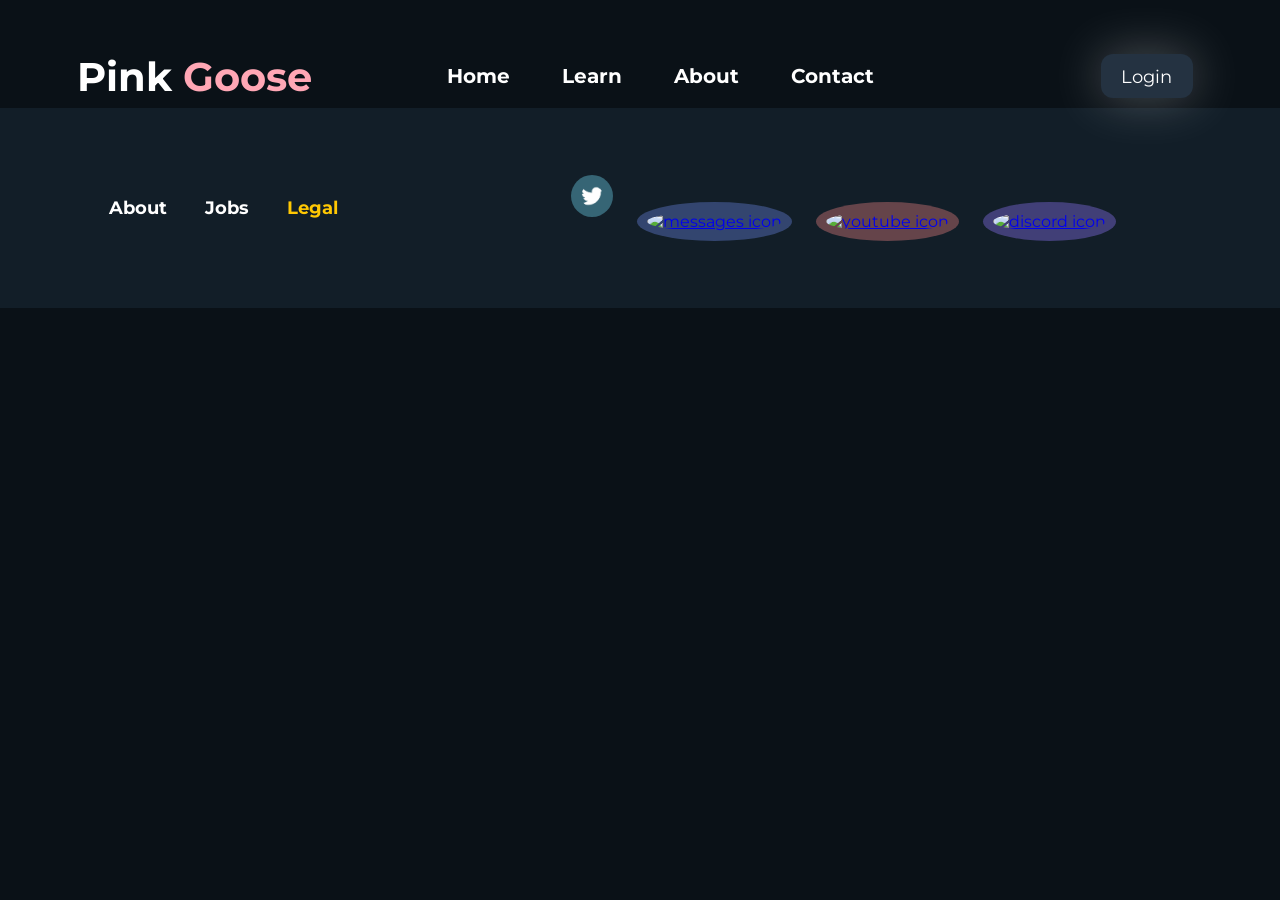
==== about.html @ 1445f78a "Add files via upload" ====
<!DOCTYPE html>
<html lang="en">
<head>
    <meta charset="UTF-8">
    <meta name="viewport" content="width=device-width, initial-scale=1.0">
    <title>PinkGoose</title>
    <link rel="stylesheet" href="style.css">
    <link rel="preconnect" href="https://fonts.googleapis.com">
    <link rel="preconnect" href="https://fonts.gstatic.com" crossorigin>
    <link href="https://fonts.googleapis.com/css2?family=Lato:ital,wght@0,100;0,300;0,400;0,700;0,900;1,100;1,300;1,400;1,700;1,900&family=Montserrat:ital,wght@0,100..900;1,100..900&display=swap" rel="stylesheet">
</head>
<body>
    <container class=" page-margins">
        <header>
            <nav class="nav-links">
                <a href="" class="logo">Pink <span class="goose-pink">Goose</span></a>
                <div class="nav-buttons-group">
                    <a class="home-button nav-buttons" href="index.html">Home</a>
                    <a class="learn-button nav-buttons" href="learn.html">Learn</a>
                    <a class="about-button nav-buttons" href="about.html">About</a>
                    <a class="contact-button nav-buttons" href="contact.html">Contact</a>   
                </div>
                <a class="login-button" href="">Login</a>
            </nav>
        </header>
        <main>
        </main>
        <footer>
            <div class="footer-box">
                <nav class="nav-buttons-ft">
                    <a class="about-button-ft footer-button" href="">About</a>
                    <a class="jobs-button-ft footer-button" href="">Jobs</a>
                    <a class="legal-button-ft footer-button" href="">Legal</a>
                </nav>
                <div class="socials">
                    <a class="x-img all-social-icons" href="https://x.com/"> <img src="assets/twitter-outline.png" alt="twitter icon"></a> 
                    <a class="msg-img all-social-icons" href="https://web.whatsapp.com/"> <img src="assets/message-outline.png" alt="messages icon"></a>
                    <a class="yt-img all-social-icons" href="https://www.youtube.com/"> <img src="assets/youtube-outline.png" alt="youtube icon"></a>
                    <a class="dc-img all-social-icons" href="https://discord.com/channels/@me"> <img src="assets/discord-outline.png" alt="discord icon"></a>
                </div>
            </div>
        </footer>
    </container>
</body>
</html>
---- style.css ----
* {
    padding: 0;
    box-sizing: border-box;
}

body {
    margin: 0;
    overflow-x: hidden;
    background-color: #0A1117;
    font-family: "Montserrat", Arial;
}

header {
    padding-top: 24px;
}

.page-margins {
    display: block;
    padding: 20px;
}

.logo {
    color: white;
    font-size: 40px;
    text-decoration: none;
    font-weight: bold;
}

.logo:hover {
    cursor: pointer;
}

.nav-links {
    display: flex;
    align-items: center;
    background-color: #0A1117;
    justify-content: space-around;
    flex-wrap: wrap;
}

.nav-buttons-group {
    display: flex;
    justify-content: center;
    gap: 12px;
    flex-wrap: wrap;
}

.nav-buttons {
    border: none;
    background-color: transparent;
    color: white;
    padding: 20px;
    font-weight: bold;
    border-radius: 10px;
    transition: transform 0.25s ease, background-color 0.25s ease;
    font-size: 20px;
    text-decoration: none;
    display: inline-block;
}

.nav-buttons:hover {
    background-color: #3f4a55;
    transform: scale(1.1);
}

.login-button {
    border: none;
    background-color: #243241;
    color: white;
    padding: 12px;
    border-radius: 12px;
    width: 92px;
    height: 44px;
    filter: drop-shadow(0px 0px 25px #ffffff48);
    transition: transform 0.25s ease, background-color 0.25s ease, drop-shadow 0.25s ease;
    font-size: 18px;
    text-decoration: none;
    display: grid;
    place-items: center;
    margin: 10px;
    margin-left: 92px;
}

.login-button:hover {
    background-color: #3f4a55;
    cursor: pointer;
    transform: scale(1.2);
    filter: drop-shadow(0px 0px 20px #ffffff86);
}

.main-title-tekst {
    display: flex;
    text-align: center;
    justify-content: center;
    font-family: "Lato", Arial;
    max-width: 600px;
    font-size: 74px;
    margin: 0 auto;
    margin-top: 100px;
    color: white;
}

.goose-pink {
    color:#ffa7b5
}

.hero-bio {
    display: flex;
    text-align: center;
    align-items: center;
    justify-content: center;
    color: white;
    font-size: 26px;
    max-width: 700px;
    margin: 0 auto;
    margin-top: 30px;
}

.get-started-button {
    display: flex;
    align-items: center;
    justify-content: center;
    margin: 80px auto;
    background-color: #CEAAFF;
    padding: 20px;
    border: none;
    border-radius: 16px;
    font-size: 20px;
    width: 200px;
    font-weight: bold;
    filter: drop-shadow(0px 1px 15px #ffd50062);
    transition: transform 0.25s ease, drop-shadow 0.25s ease, background-color 0.25s ease;
    text-decoration: none;
    color: #10151A;
}

.get-started-button:hover {
    cursor: pointer;
    background-color: #dec7ff;
    transform: scale(1.1);
    filter: drop-shadow(0px 1px 15px #ffd50091);
}

.arrows-img {
    display: flex;
    align-items: center;
    justify-content: center;
    margin: 80px auto;
    width: 75px;
    color: #F78787
}

.h2-section1-text {
    color: white;
    font-family: "Lato", Arial;
    display: flex;
    text-align: center;
    justify-content: center;
    font-weight: bold;
    margin-top: 0px;
    font-size: 54px;
}

.DAO-labels-container {
    display: flex;
    align-items: center;
    text-align: center;
    justify-content: center;
    margin: 80px auto;
    max-width: 800px;
    flex-wrap: wrap;
    list-style-type: none;
}

.labels {
    background-color:#182632;
    width: auto;
    padding-top: 14px;
    padding-bottom: 14px;
    padding-left: 20px;
    padding-right: 20px;
    border: none;
    border-radius: 100px;
    font-weight: bold;
    margin: 10px;
    transition: transform 0.2s ease, background-color 0.2s ease;
    font-size: 18px;
}

.label-invest {
    color: #FFB4D3;
}

.label-invest:hover {
    background-color:#3f4a55;
    transform: scale(1.1);
}

.label-startup {
    color: #FFC24C;
}

.label-startup:hover {
    background-color:#3f4a55;
    transform: scale(1.1);
}

.label-service {
    color: #D387F7;
}

.label-service:hover {
    background-color:#3f4a55;
    transform: scale(1.1);
}

.label-community {
    color: #77E6FF;
}

.label-community:hover {
    background-color:#3f4a55;
    transform: scale(1.1);
}

.label-impact {
    color: #23C9DE;
}

.label-impact:hover {
    background-color:#3f4a55;
    transform: scale(1.1);
}

.label-deFi {
    color: #FF9E9E;
}

.label-deFi:hover {
    background-color:#3f4a55;
    transform: scale(1.1);
}

.label-more {
    color: #707F8D;
}

.label-more:hover {
    background-color:#3f4a55;
    transform: scale(1.1);
}

.projects-img {
    display: block;
    margin: 80px auto;
    border-radius: 35px;
    max-width: 60%;
}

.projects {
    transition: transform 0.8s ease;
}

.projects:hover {
    transform: scale(1.15);
}

.projects-superdoa {
    background-color: #FFB4D3;
    border-radius: 100px;
    padding: 12px;
    font-weight: bold;
    border: 5px solid #0A1117;
    display: flex;
    align-items: center;
    text-align: center;
    justify-content: center;
    margin: auto;
    max-width: 360px;
    position: relative;
    margin-top: -105px;
    transition: background-color 0.2s ease;
}

.projects-superdoa:hover {
    background-color: #fed2e4;
}

.the-journey {
    margin-top: 250px;
    font-family: "Lato", Arial;
    font-weight: bold;
    font-size: 300%;
    text-align: center;
    font-size: 54px;
}

.sentences {
    display: flex;
    align-items: center;
    justify-content: center;
    margin: auto;
    margin: 25px;
    color: #37424D;
    transition: color 0.1s ease;
}

.sentences:hover {
    color: white;
}

.designed-sentence {
    color: #E5E5E5;
}

.launch-sentence {
    color: #FFB4D3;
}

.works-with-sec {
    margin-bottom: 200px;
}

.works-with {
    display: flex;
    justify-content: center;
    align-items: center;
    text-align: center;
    margin-top: 200px;
    color: white;
    font-family: "Lato", Arial;
    font-size: 54px;
}

.blocks {
    display: flex;
    justify-content: center;
    align-items: center;
    color: white;
    flex-wrap: wrap;
    gap: 20px;
    text-align: center;
}

.block {
    background-color: #121E28;
    width: 150px;
    height: 150px;
    border-radius: 40px;
    border: 2px solid #2A3744;
    transition: transform 0.2s ease, background-color 0.2s ease;
}

.block:hover {
    background-color:#3f4a55;
    transform: scale(1.1);
    border: 2px solid #677584;
}

.block-label {
    width: 100%;
    min-height: 48px;
    margin: 12px 0 0;
    font-size: 20px;
    color: white;
}

.team-sec {
    margin-bottom: 200px;
}

.help-at-every-step {
    display: flex;
    align-items: center;
    justify-content: center;
    text-align: center;
    color: white;
    font-size: 54px;
    font-family: "Lato", Arial;
}

.team-members {
    display: flex;
    align-items: center;
    justify-content: center;
    gap: 25px;
    flex-wrap: wrap;
}

.team-member {
    transition: transform 0.2s ease;
}

.team-member:hover {
    transform: scale(1.1);
}

.team-text {
    display: flex;
    align-items: center;
    justify-content: center;
    margin: 0 auto;
    font-size: 40px;
    font-family: "Lato", Arial;
    color: white;
    font-weight: bold;
    max-width: 850px;
    flex-wrap: wrap;
    gap: 28px;
    text-align: center;
    margin-top: 50px;
    margin-bottom: 50px;
}

.news-form-div {
    padding: 30px;
    color: white;
    border: 2px solid #2A3744;
    border-radius: 30px;
    flex-direction: column;
    display: flex;
    justify-self: center;
    margin-left: 10px;
    margin-bottom: 200px;
    background-color: #121E28;
    max-width: 1140px;
    width: 100%;
    margin-bottom: 200px;
}

.text-align-class {
    text-align: center;
}

.news-form-h2 {
    color: white;
    font-size: 54px;
    font-family: "Lato", Arial;
}

.Latest-news-h3 {
    font-size: 36px;
    color: #9AAFC3;
}

.row {
    display: flex;
    justify-content: center;
    gap: 12px;
}

.email-sub-box {
    color: white;
    background-color: #10151A;
    border: 2px solid #2A3744;
    padding: 25px;
    border-radius: 16px;
    width: 100%;
    max-width: 506px;
    justify-self: left;
    font-size: 16px;
}

.sub-button {
    padding: 20px;
    border-radius: 16px;
    background-color: #CEAAFF;
    max-width: 175px;
    width: 100%;
    height: auto;
    color: #10151A;
    font-weight: bold;
    font-size: 20px;
    border: none;
    transition: backround-color 0.2s ease, transform 0.2s ease;
}

.sub-button:hover {
    background-color: #dec7ff;
    cursor: pointer;
    transform: scale(1.1);
}

.press-sec {
    margin-bottom: 200px;
}

.pos-h2-and-h3 {
    display: flex;
    align-items: baseline;
    justify-content: space-between;
    max-width: 1323px;
    margin: 0 auto 24px;
}

.h2-press {
    color: white;
    font-size: 54px;
    font-family: "Lato", Arial;
}

.see-all {
    color: #8395A7;
    font-size: 22px;
    font-weight: bold;
    text-decoration: none;
    transition: transform 0.2s ease;
}

.see-all:hover { 
    transform: scale(1.1); 
}

.divs-container-press-sec {
    display: flex;
    justify-content: center;
    flex-wrap: wrap;
    gap: 60px;
    max-width: 1323px;
    margin: 0 auto;
}

.press-divs {
    display: flex;
    flex-direction: column;
    align-items: flex-start;
    width: 100%;
    max-width: 361px;
    min-height: 382px;
    padding: 20px;
    border-radius: 20px;
}

.decrypt {
    background-color: #77E6FF;
}

.blockworks { 
    background-color: #E2C1F9; 
}

.techcrunch { 
    background-color: #DBE268; 
}

.press-divs-h3 {
    margin: 0;
    font-size: 22px;
    font-weight: bold;
}

.press-divs-h3-decrypt {
    margin-top: 10px;
    margin-bottom: 10px;
}

.press-divs-h3-blockworks {
    margin-top: 27px;
    margin-bottom: 10px;
}

.press-divs-h3-techcrunch {
    margin-top: 26px;
    margin-bottom: 10px;
}

.press-divs-p {
    margin: 0;
    font-size: 17px;
    font-weight: 550;
    color: #10151A;
}

.press-divs-read {
    color: #10151A;
    text-decoration: none;
    font-weight: bold;
    margin-top: auto;
    transition: transform 0.2s ease;
    padding: 6px;
}

.press-divs-read:hover { 
    transform: scale(1.1); 
}

.footer-box {
    display: flex;
    background-color: #121E28;
    height: 200px;
    display: flex;
    justify-content: space-around;
    align-items: center;
    padding: 30px;
    margin-bottom: -50px;
    margin-left: -30px;
    margin-right: -30px;
}

.footer-button {
    border-radius: 10px;
    border: none;
    background-color: transparent;
    font-weight: bold;
    font-size: large;
    padding: 12px;
    margin: 5px;
    display: inline-block;
    transition: transform 0.25s ease, background-color 0.25s ease;
    text-decoration: none;
    color: white;
}

.footer-button:hover {
    cursor: pointer;
    background-color: #3f4a55;
    transform: scale(1.1);
}

.legal-button-ft {
    color: #FFC803;
}

.socials {
    margin: 5%;
}

.all-social-icons img {
    border-radius: 50%;
    padding: 10px;
    margin: 10px;
    width: 42px;
    height: 42px;
    transition: transform 0.3s ease, background-color 0.25s ease;
}

.x-img img {
    background-color: #77e6ff5b;
}

.x-img img:hover {
    transform: scale(1.25);
    background-color: #9eedffa8;
}

.msg-img img {
    background-color: #7795ff54;
}

.msg-img img:hover {
    transform: scale(1.25);
    background-color: #9db2ffaf;
}

.yt-img img {
    background-color: #f787875d;
}

.yt-img img:hover {
    transform: scale(1.25);
    background-color: #fe9f9fb0;
}

.dc-img img {
    background-color: #9277ff5e;
}

.dc-img img:hover {
    transform: scale(1.25);
    background-color: #b19effae;
}
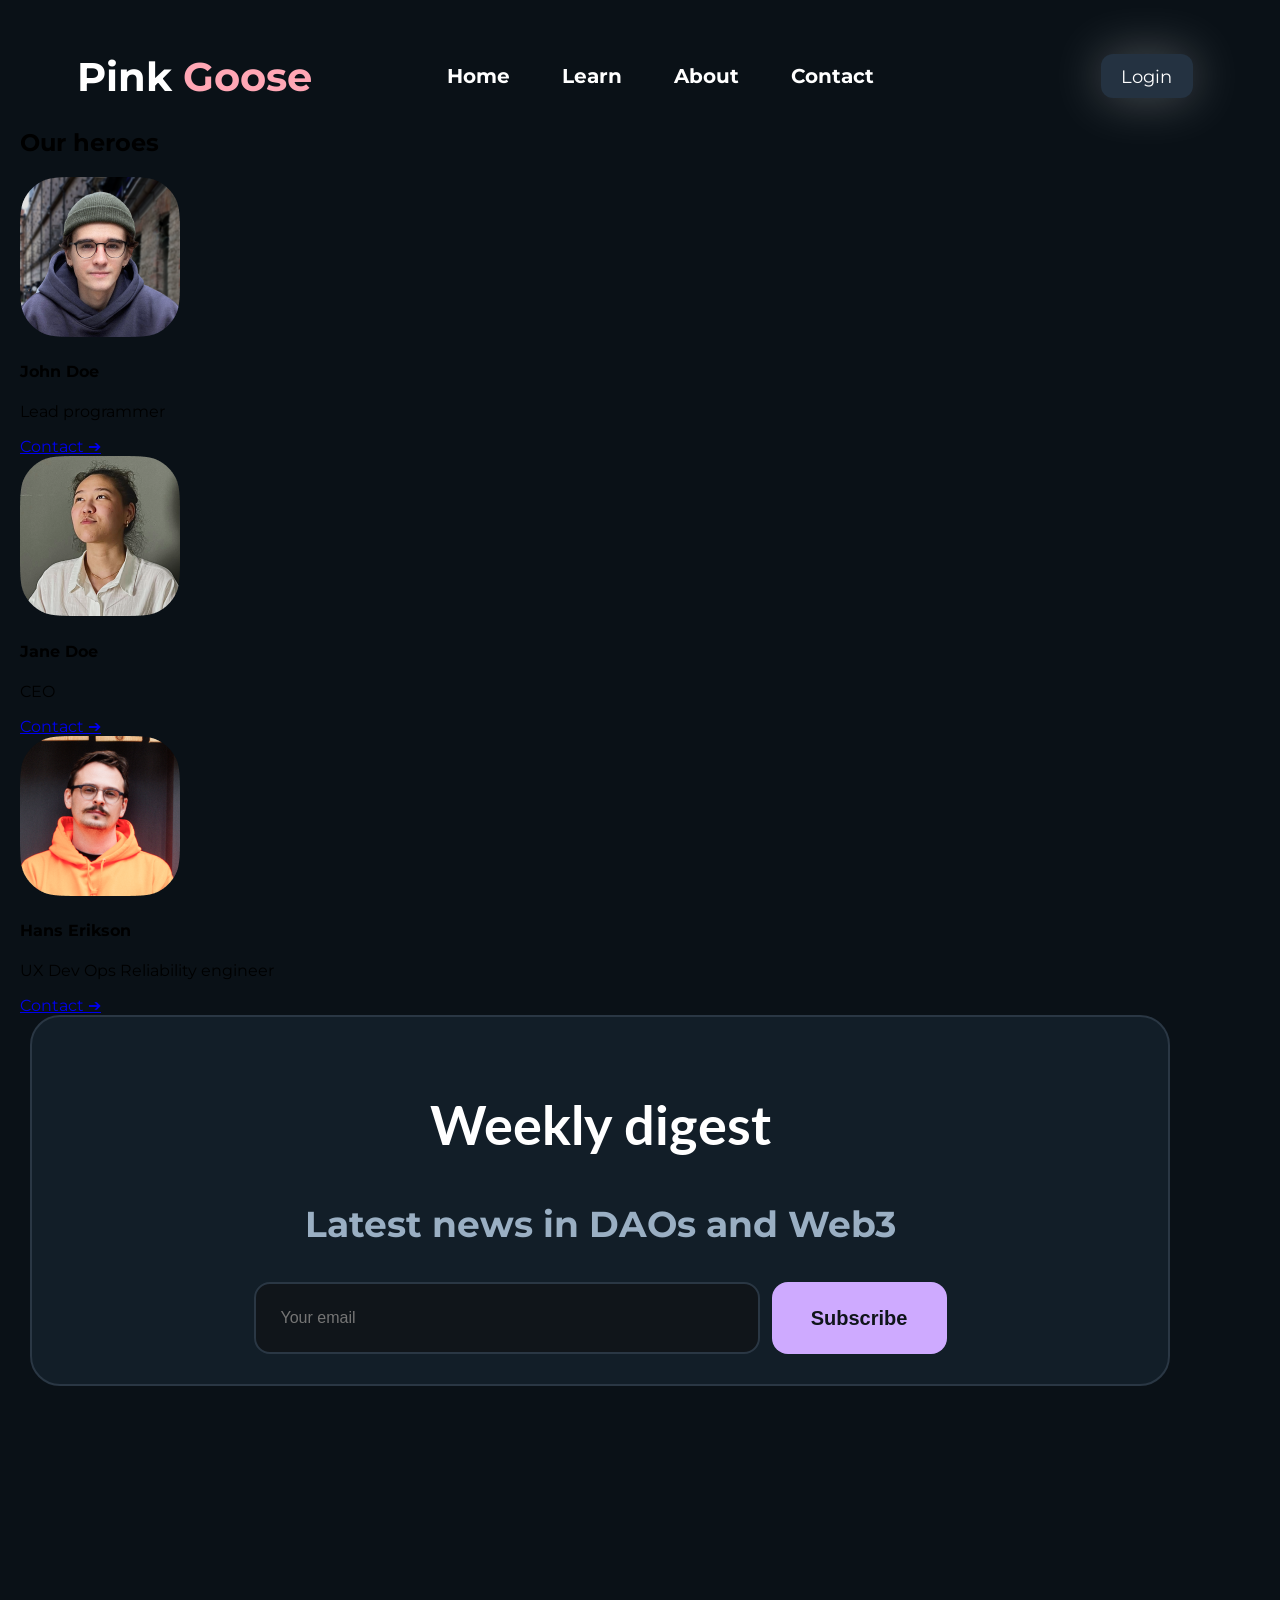
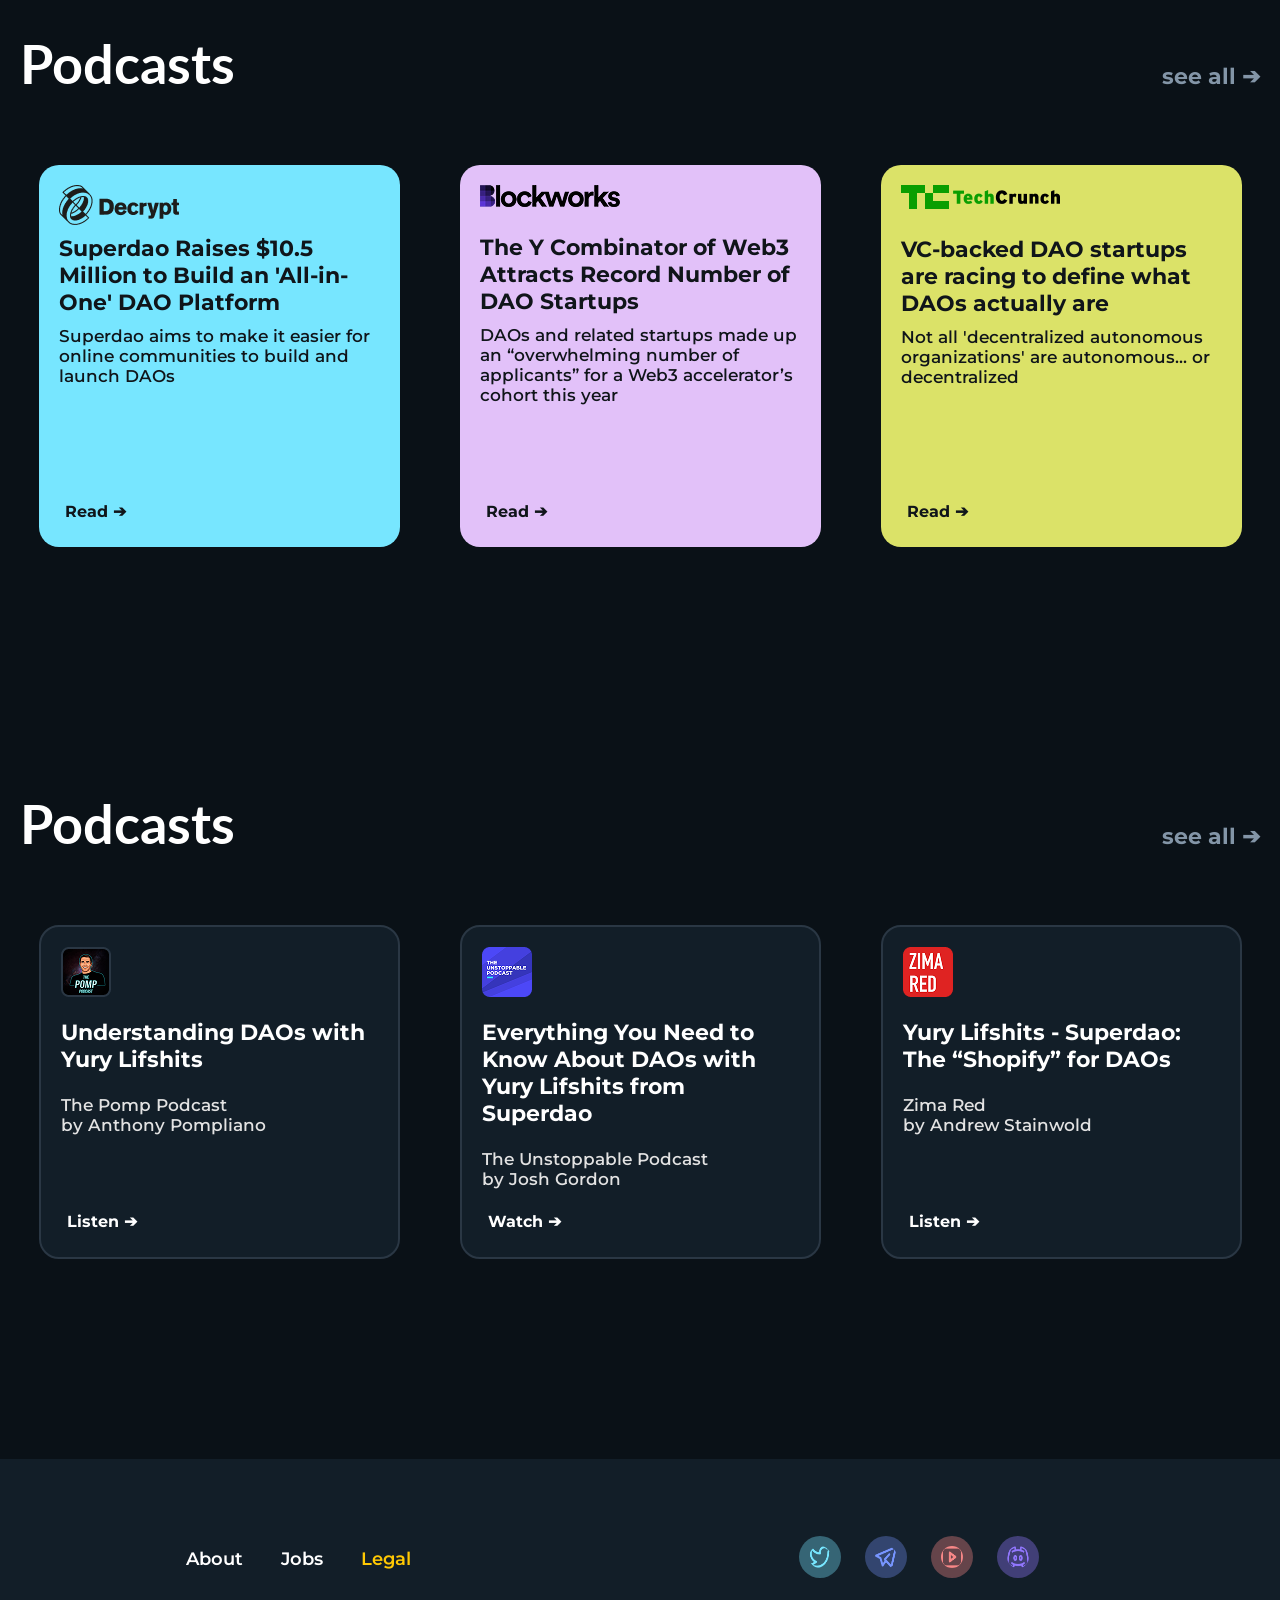
==== commit 33e2f6b2: "Update about.html" ====
--- a/about.html
+++ b/about.html
@@ -10,25 +10,115 @@
     <link href="https://fonts.googleapis.com/css2?family=Lato:ital,wght@0,100;0,300;0,400;0,700;0,900;1,100;1,300;1,400;1,700;1,900&family=Montserrat:ital,wght@0,100..900;1,100..900&display=swap" rel="stylesheet">
 </head>
 <body>
-    <container class=" page-margins">
+    <div class=" page-margins">
         <header>
             <nav class="nav-links">
                 <a href="" class="logo">Pink <span class="goose-pink">Goose</span></a>
                 <div class="nav-buttons-group">
-                    <a class="home-button nav-buttons" href="index.html">Home</a>
-                    <a class="learn-button nav-buttons" href="learn.html">Learn</a>
-                    <a class="about-button nav-buttons" href="about.html">About</a>
-                    <a class="contact-button nav-buttons" href="contact.html">Contact</a>   
+                    <a class="nav-buttons" href="index.html">Home</a>
+                    <a class="nav-buttons" href="learn.html">Learn</a>
+                    <a class="nav-buttons" href="about.html">About</a>
+                    <a class="nav-buttons" href="contact.html">Contact</a>   
                 </div>
                 <a class="login-button" href="">Login</a>
             </nav>
         </header>
         <main>
+            <section>
+                <h2 class="our-hero-h2">Our heroes</h2>
+                <div class="our-hero-divs">
+                    <div class="our-hero-div">
+                        <img class="contact-img-team" src="assets/team-member1.png" alt="team member1">
+                        <h4 class="team-member-name">John Doe</h4>
+                        <p class="team-member-role">Lead programmer</p>
+                        <a class="contact-button" href="contact.html">Contact ➔</a>
+                    </div>
+                    <div class="our-hero-div">
+                        <img class="contact-img-team" src="assets/team-member2.png" alt="team member2">
+                        <h4 class="team-member-name">Jane Doe</h4>
+                        <p class="team-member-role">CEO</p>
+                        <a class="contact-button" href="contact.html">Contact ➔</a>
+                    </div>
+                    <div class="our-hero-div">
+                        <img class="contact-img-team" src="assets/team-member3.png" alt="team member3">
+                        <h4 class="team-member-name">Hans Erikson</h4>
+                        <p class="team-member-role">UX Dev Ops Reliability engineer</p>
+                        <a class="contact-button" href="contact.html">Contact ➔</a>
+                    </div>
+                </div>
+            </section>
+                        <section>
+                <div class="news-form-div">
+                    <div class="text-align-class">
+                        <h2 class="news-form-h2">Weekly digest</h2>
+                        <h3 class="Latest-news-h3">Latest news in DAOs and Web3</h3>
+                    </div>
+                    <form class="row">
+                        <input class="email-sub-box" type="email" placeholder="Your email" name="Email" required>
+                        <button class="sub-button" type="submit">Subscribe</button>
+                    </form>
+                </div>
+            </section>
+            <section class="press-and-pod-sec">
+                <div class="pos-h2-and-h3-press-and-pod-sec">
+                    <h2 class="h2-press-and-pod-sec">Podcasts</h2>
+                    <a class="see-all" href="">see all ➔</a>
+                </div>
+                <div class="divs-container-press-sec">
+                    <div class="decrypt divs-press-sec">
+                        <img src="assets/Decrypt-logo.png" alt="Decrypt logo">
+                        <h3 class="divs-h3 divs-h3-decrypt">Superdao Raises $10.5 Million to Build an 'All-in-One' DAO Platform</h3>
+                        <p class="divs-p-press-sec">Superdao aims to make it easier for online communities to build and launch DAOs</p>
+                        <a class="divs-read" href="https://decrypt.co/">Read ➔</a>
+                    </div>
+                    <div class="blockworks divs-press-sec">
+                        <img src="assets/Blockworks-logo.png" alt="Blockworks logo">
+                        <h3 class="divs-h3 divs-h3-techcrunch">The Y Combinator of Web3 Attracts Record Number of DAO Startups</h3>
+                        <p class="divs-p-press-sec">DAOs and related startups made up an “overwhelming number of applicants” for a Web3 accelerator’s cohort this year</p>
+                        <a class="divs-read" href="https://blockworks.com/">Read ➔</a>
+                    </div>
+                    <div class="techcrunch divs-press-sec">
+                        <img src="assets/TechCrunch-logo.png" alt="TechCrunch-logo">
+                        <h3 class="divs-h3 divs-h3-blockworks">VC-backed DAO startups are racing to define what DAOs actually are</h3>
+                        <p class="divs-p-press-sec">Not all 'decentralized autonomous organizations' are autonomous... or decentralized</p>
+                        <a class="divs-read" href="https://techcrunch.com/">Read ➔</a>
+                    </div>
+                </div>
+            </section>
+            <section class="press-and-pod-sec">
+                <div class="pos-h2-and-h3-press-and-pod-sec">
+                    <h2 class="h2-press-and-pod-sec">Podcasts</h2>
+                    <a class="see-all" href="">see all ➔</a>
+                </div>
+                <div class="divs-container-pod-sec">
+                    <div class="divs-pod-sec">
+                        <img src="assets/the-pomp-podcast.png" alt="Decrypt logo">
+                        <h3 class="divs-h3">Understanding DAOs with Yury Lifshits</h3>
+                        <p class="divs-p-pod-sec">The Pomp Podcast</p>
+                        <p class="divs-p-pod-sec">by Anthony Pompliano</p>                        
+                        <a class="divs-read" href="https://open.spotify.com/show/0bn8XQHWGxXULjhp1jRmOJ">Listen ➔</a>
+                    </div>
+                    <div class="divs-pod-sec">
+                        <img src="assets/the-unstoppable-podcast.png" alt="Blockworks logo">
+                        <h3 class="divs-h3">Everything You Need to Know About DAOs with Yury Lifshits from Superdao</h3>
+                        <p class="divs-p-pod-sec">The Unstoppable Podcast</p>
+                        <p class="divs-p-pod-sec">by Josh Gordon</p>                        
+                        <a class="divs-read" href="https://open.spotify.com/show/1DgJYddsVTlhK7RghiASh5">Watch ➔</a>
+                    </div>
+                    <div class="divs-pod-sec">
+                        <img src="assets/zimma-red.png" alt="TechCrunch-logo">
+                        <h3 class="divs-h3">Yury Lifshits - Superdao: The “Shopify” for DAOs</h3>
+                        <p class="divs-p-pod-sec">Zima Red</p>
+                        <p class="divs-p-pod-sec">by Andrew Stainwold</p>                        
+                        <a class="divs-read" href="https://open.spotify.com/show/2LcySlifxkbbHUwJKzvfU4">Listen ➔</a>
+                    </div>
+                </div>
+            </section>
         </main>
         <footer>
             <div class="footer-box">
                 <nav class="nav-buttons-ft">
-                    <a class="about-button-ft footer-button" href="">About</a>
+                    <a class="about-button-ft footer-button" href="about.html">About</a>
                     <a class="jobs-button-ft footer-button" href="">Jobs</a>
                     <a class="legal-button-ft footer-button" href="">Legal</a>
                 </nav>
@@ -40,6 +130,6 @@
                 </div>
             </div>
         </footer>
-    </container>
+    </div>
 </body>
-</html>+</html>
--- a/style.css
+++ b/style.css
@@ -481,11 +481,11 @@
     transform: scale(1.1);
 }
 
-.press-sec {
+.press-and-pod-sec {
     margin-bottom: 200px;
 }
 
-.pos-h2-and-h3 {
+.pos-h2-and-h3-press-and-pod-sec {
     display: flex;
     align-items: baseline;
     justify-content: space-between;
@@ -493,7 +493,7 @@
     margin: 0 auto 24px;
 }
 
-.h2-press {
+.h2-press-and-pod-sec {
     color: white;
     font-size: 54px;
     font-family: "Lato", Arial;
@@ -517,10 +517,21 @@
     flex-wrap: wrap;
     gap: 60px;
     max-width: 1323px;
-    margin: 0 auto;
-}
-
-.press-divs {
+    margin: auto;
+    color: #10151A;
+}
+
+.divs-container-pod-sec {
+    display: flex;
+    justify-content: center;
+    flex-wrap: wrap;
+    gap: 60px;
+    max-width: 1323px;
+    margin: auto;
+    color: white;
+}
+
+.divs-press-sec {
     display: flex;
     flex-direction: column;
     align-items: flex-start;
@@ -531,6 +542,19 @@
     border-radius: 20px;
 }
 
+.divs-pod-sec {
+    display: flex;
+    flex-direction: column;
+    align-items: flex-start;
+    width: 100%;
+    max-width: 361px;
+    min-height: 334px;
+    padding: 20px;
+    border-radius: 20px;
+    border: 2px solid #2A3744;
+    background-color: #121E28;
+}
+
 .decrypt {
     background-color: #77E6FF;
 }
@@ -543,36 +567,41 @@
     background-color: #DBE268; 
 }
 
-.press-divs-h3 {
-    margin: 0;
+.divs-h3 {
     font-size: 22px;
     font-weight: bold;
 }
 
-.press-divs-h3-decrypt {
+.divs-h3-decrypt {
     margin-top: 10px;
     margin-bottom: 10px;
 }
 
-.press-divs-h3-blockworks {
+.divs-h3-blockworks {
     margin-top: 27px;
     margin-bottom: 10px;
 }
 
-.press-divs-h3-techcrunch {
+.divs-h3-techcrunch {
     margin-top: 26px;
     margin-bottom: 10px;
 }
 
-.press-divs-p {
+.divs-p-press-sec {
     margin: 0;
     font-size: 17px;
     font-weight: 550;
-    color: #10151A;
-}
-
-.press-divs-read {
-    color: #10151A;
+}
+
+.divs-p-pod-sec {
+    margin: 0;
+    font-size: 17px;
+    font-weight: 550;
+    color: #E2E2E2;
+}
+
+.divs-read {
+    color: inherit;
     text-decoration: none;
     font-weight: bold;
     margin-top: auto;
@@ -580,8 +609,94 @@
     padding: 6px;
 }
 
-.press-divs-read:hover { 
+.divs-read:hover { 
     transform: scale(1.1); 
+}
+
+.contact-hero {
+    margin: 0 auto;
+    text-align: center;
+    margin-bottom: 150px;
+}
+
+.contact-h2 {
+    margin: 0;
+    font-family: "Lato", Arial;
+    font-size: 54px;
+    font-weight: bold;
+    color: #E5E5E5;
+}
+
+.contact-h3 {
+    font-family: "Lato", Arial;
+    font-size: 48px;
+    color: #5A6C7E;
+    font-weight: bold;
+}
+
+.contact-options {
+    display: flex;
+    justify-content: center;
+    align-items: stretch;
+    gap: 26px;
+    flex-wrap: wrap;
+}
+
+.contact-card {
+    display: flex;
+    align-items: center;
+    justify-content: center;
+    flex-wrap: wrap;
+    gap: 24px;
+    max-width: 280px;
+    width: 100%;
+    min-height: 84px;
+    padding: 20px;
+    border-radius: 16px;
+    text-decoration: none;
+    transition: transform 0.2s ease;
+}
+
+.contact-card:hover {
+    transform: scale(1.1)
+}
+
+.telegram-card {
+    background-color: #FFC803;
+    color: #4D3705;
+}
+
+.email-card {
+    background-color: #E2C1F9;
+    color: #40354B;
+}
+
+.contact-icon {
+    width: 48px;
+    height: 48px;
+    background-color: rgba(0, 0, 0, 0.099);
+    padding: 10px;
+    border-radius: 8px;
+}
+
+.contact-copy {
+    display: flex;
+    align-items: flex-start;
+    flex-direction: column;
+    text-align: left;
+    gap: 2px;
+}
+
+.contact-label {
+    margin: 0;
+    font-size: 20px;
+    font-weight: bold;
+}
+
+.contact-handle {
+    margin: 0;
+    font-size: 16px;
+    font-weight: 500;
 }
 
 .footer-box {
@@ -601,7 +716,7 @@
     border-radius: 10px;
     border: none;
     background-color: transparent;
-    font-weight: bold;
+    font-weight: 600;
     font-size: large;
     padding: 12px;
     margin: 5px;
@@ -626,6 +741,7 @@
 }
 
 .all-social-icons img {
+    display: block;
     border-radius: 50%;
     padding: 10px;
     margin: 10px;
@@ -634,6 +750,10 @@
     transition: transform 0.3s ease, background-color 0.25s ease;
 }
 
+.all-social-icons {
+    display: inline-block;
+}
+
 .x-img img {
     background-color: #77e6ff5b;
 }
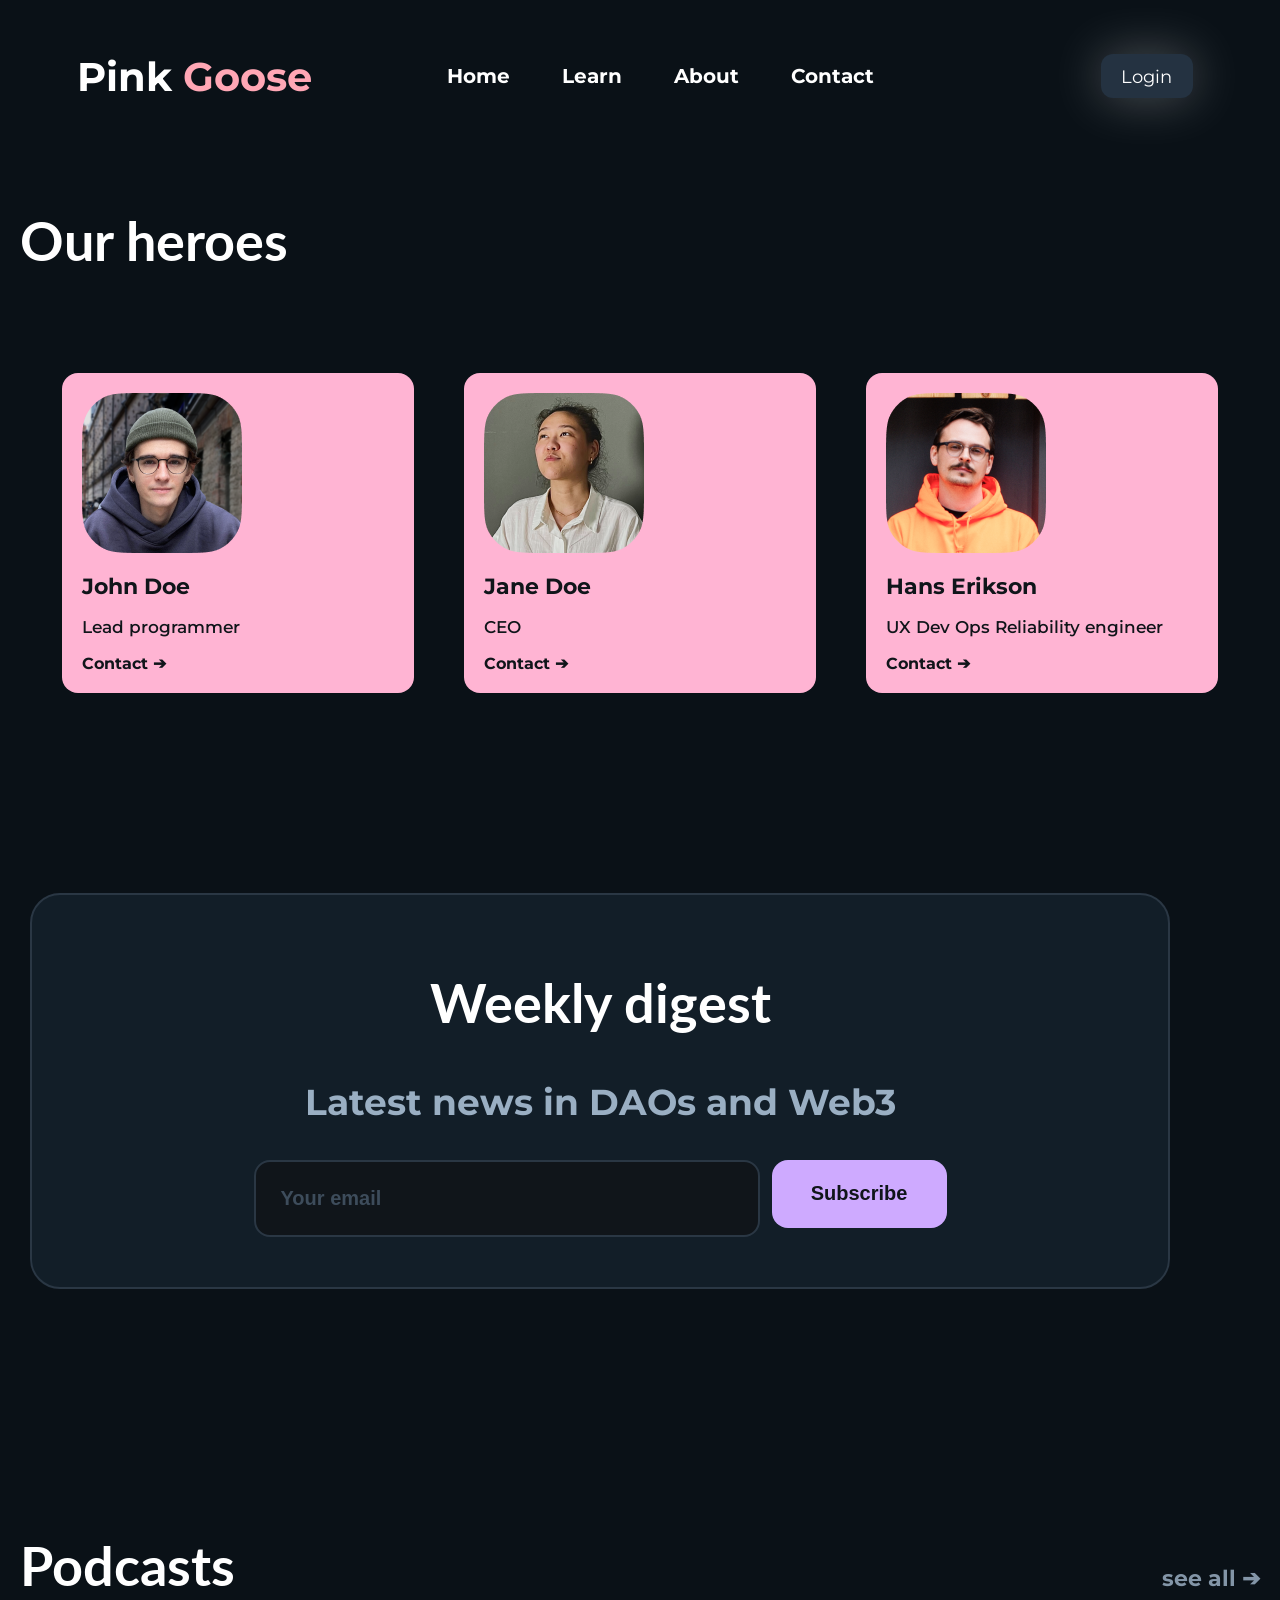
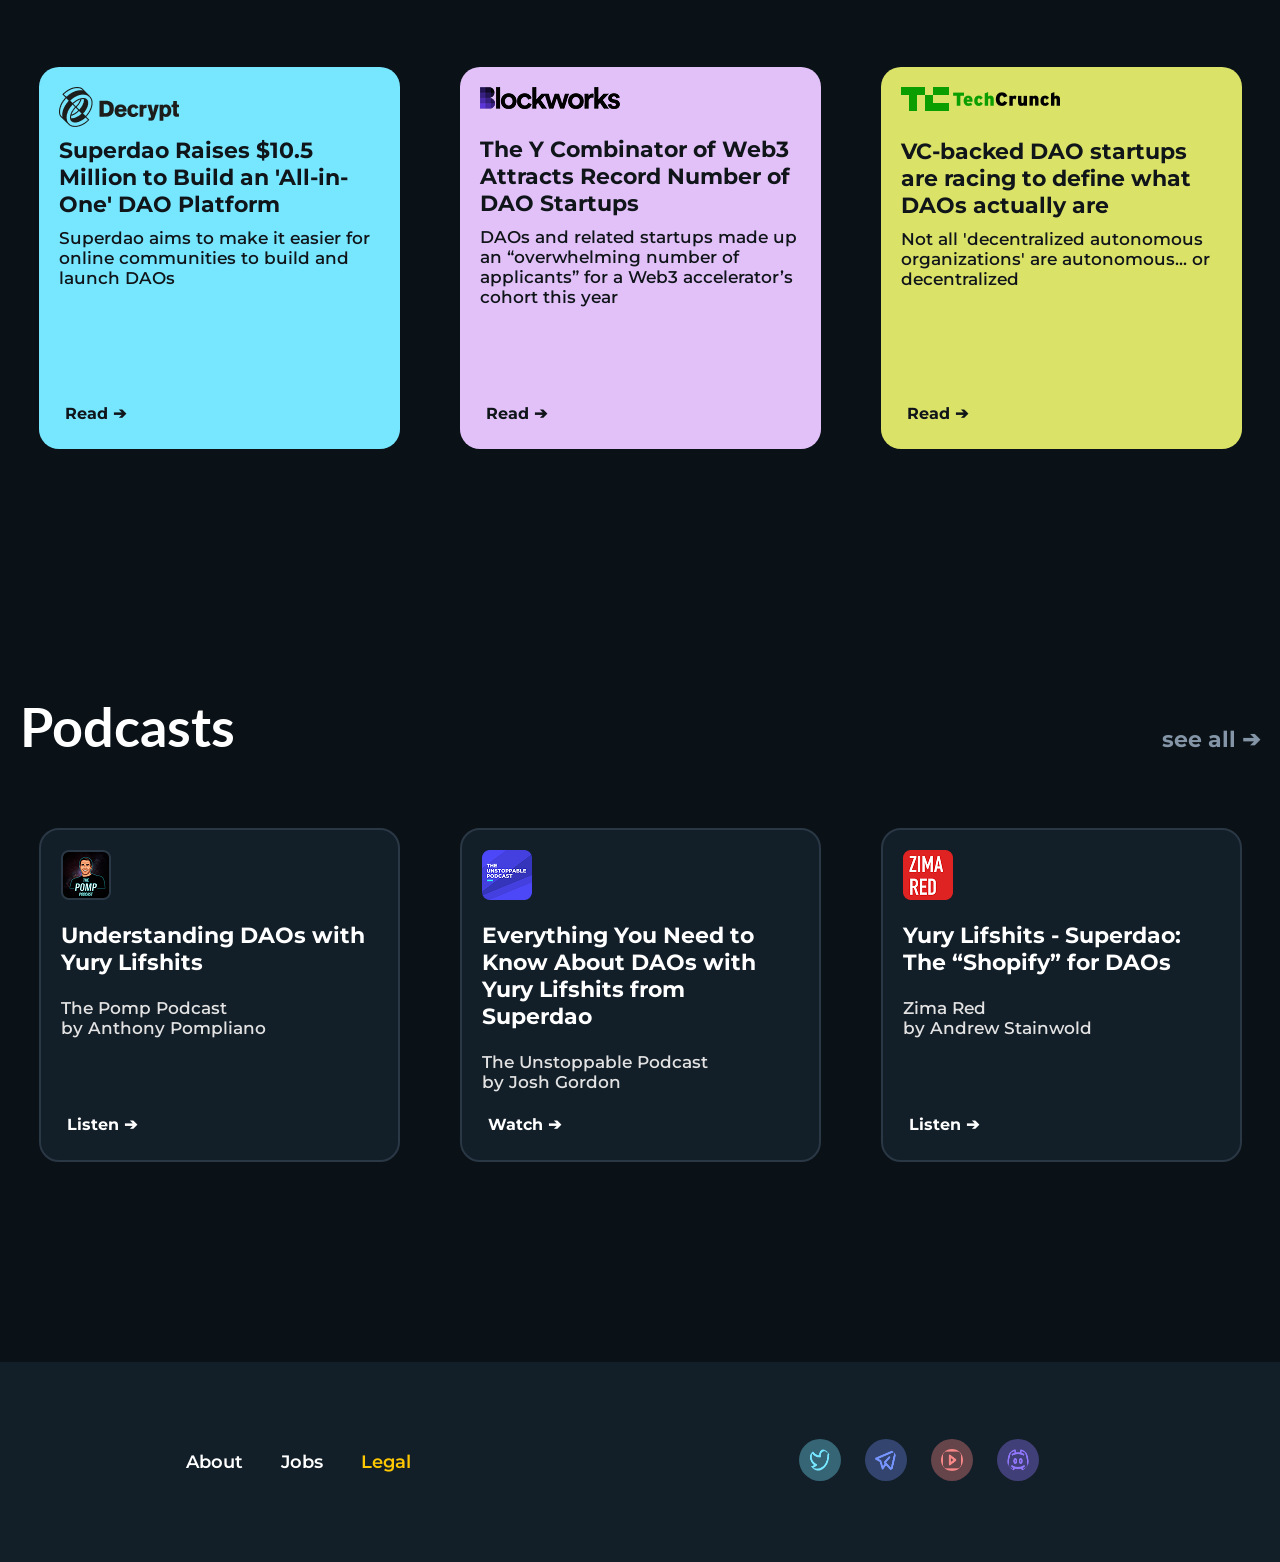
==== commit 37c9b338: "Refactor about.html for improved structure Updated HTML structure and fixed formatting issues." ====
--- a/about.html
+++ b/about.html
@@ -47,15 +47,15 @@
                     </div>
                 </div>
             </section>
-                        <section>
+            <section>
                 <div class="news-form-div">
                     <div class="text-align-class">
                         <h2 class="news-form-h2">Weekly digest</h2>
                         <h3 class="Latest-news-h3">Latest news in DAOs and Web3</h3>
                     </div>
                     <form class="row">
-                        <input class="email-sub-box" type="email" placeholder="Your email" name="Email" required>
-                        <button class="sub-button" type="submit">Subscribe</button>
+                        <input class="input-box" type="email" placeholder="Your email" name="Email" required>
+                        <button class="submit-button" type="submit">Subscribe</button>
                     </form>
                 </div>
             </section>
--- a/style.css
+++ b/style.css
@@ -36,6 +36,7 @@
     background-color: #0A1117;
     justify-content: space-around;
     flex-wrap: wrap;
+    margin-bottom: 100px;
 }
 
 .nav-buttons-group {
@@ -96,7 +97,6 @@
     max-width: 600px;
     font-size: 74px;
     margin: 0 auto;
-    margin-top: 100px;
     color: white;
 }
 
@@ -128,8 +128,8 @@
     font-size: 20px;
     width: 200px;
     font-weight: bold;
-    filter: drop-shadow(0px 1px 15px #ffd50062);
-    transition: transform 0.25s ease, drop-shadow 0.25s ease, background-color 0.25s ease;
+    box-shadow: 0px 0px 20px #cdaaff73;
+    transition: transform 0.25s ease, box-shadow 0.25s ease, background-color 0.25s ease;
     text-decoration: none;
     color: #10151A;
 }
@@ -138,7 +138,7 @@
     cursor: pointer;
     background-color: #dec7ff;
     transform: scale(1.1);
-    filter: drop-shadow(0px 1px 15px #ffd50091);
+    box-shadow: 0px 0px 20px #cdaaff;
 }
 
 .arrows-img {
@@ -449,7 +449,7 @@
     gap: 12px;
 }
 
-.email-sub-box {
+.input-box {
     color: white;
     background-color: #10151A;
     border: 2px solid #2A3744;
@@ -458,14 +458,23 @@
     width: 100%;
     max-width: 506px;
     justify-self: left;
-    font-size: 16px;
-}
-
-.sub-button {
+    font-size: 20px;
+    font-weight: bold;
+    margin-bottom: 20px;
+    font-family: "monserrat", Arial;
+}
+
+.input-box::placeholder {
+    color: #3D4C5B
+}
+
+.submit-button {
     padding: 20px;
     border-radius: 16px;
     background-color: #CEAAFF;
     max-width: 175px;
+    max-height: 68px;
+    height: 100%;
     width: 100%;
     height: auto;
     color: #10151A;
@@ -475,7 +484,7 @@
     transition: backround-color 0.2s ease, transform 0.2s ease;
 }
 
-.sub-button:hover {
+.submit-button:hover {
     background-color: #dec7ff;
     cursor: pointer;
     transform: scale(1.1);
@@ -620,7 +629,6 @@
 }
 
 .contact-h2 {
-    margin: 0;
     font-family: "Lato", Arial;
     font-size: 54px;
     font-weight: bold;
@@ -637,7 +645,6 @@
 .contact-options {
     display: flex;
     justify-content: center;
-    align-items: stretch;
     gap: 26px;
     flex-wrap: wrap;
 }
@@ -664,11 +671,13 @@
 .telegram-card {
     background-color: #FFC803;
     color: #4D3705;
+    box-shadow: 0px 0px 20px #ffc80380;
 }
 
 .email-card {
     background-color: #E2C1F9;
     color: #40354B;
+    box-shadow: 0px 0px 20px #e2c1f975;
 }
 
 .contact-icon {
@@ -681,7 +690,6 @@
 
 .contact-copy {
     display: flex;
-    align-items: flex-start;
     flex-direction: column;
     text-align: left;
     gap: 2px;
@@ -697,6 +705,116 @@
     margin: 0;
     font-size: 16px;
     font-weight: 500;
+}
+
+/* only about page */
+
+.our-hero-h2 {
+    color: white;
+    justify-self: center;
+    display: flex;
+    text-align: center;
+    margin-top: 100px;
+    margin-bottom: 100px;
+    font-size: 54px;
+    font-family: "Lato", Arial;
+}
+
+.our-hero-divs {
+    gap: 50px;
+    flex-direction: row;
+    display: flex;
+    justify-content: center;
+    flex-wrap: wrap;
+    color: #10151a;
+    margin-bottom: 200px;
+}
+
+.our-hero-div {
+    background-color: #FFB4D3;
+    max-width: 352px;
+    width: 100%;
+    padding: 20px;
+    border-radius: 16px;
+}
+
+.contact-img-team {
+    justify-self: center;
+    display: flex;
+}
+
+.team-member-name {
+    font-size: 22px;
+    margin: 0px;
+    margin-top: 20px;
+}
+
+.team-member-role {
+    font-size: 17px;
+    font-weight: 550;
+}
+
+.contact-button {
+    justify-self: right;
+    display: flex;
+    color: #10151a;
+    font-weight: bold;
+    font-size: 16px;
+    text-decoration: none;
+    transition: transform 0.2s;
+}
+
+.contact-button:hover {
+    transform: scale(1.1);
+}
+
+.contact-form-div {
+    max-width: 942px;
+    width: 100%;
+    background-color: #121E28;
+    display: flex;
+    margin: 0 auto;
+    align-items: center;
+    text-align: left;
+    padding: 50px;
+    border-radius: 20px;
+    flex-direction: column;
+    margin-bottom: 100px;
+}
+
+.contact-form-h2 {
+    font-family: "Lato", Arial;
+    color: #ffffff;
+    font-size: 54px;
+    margin-right: 75px;
+}
+
+.select-box {
+    color: #ffffff;
+    background-color: #10151A;
+    border: 2px solid #2A3744;
+    padding: 25px;
+    border-radius: 16px;
+    width: 100%;
+    max-width: 506px;
+    justify-self: left;
+    font-size: 20px;
+    font-weight: bold;
+    margin-bottom: 20px;
+}
+
+.select-box:invalid {
+    color: #3D4C5B;
+}
+
+.select-box option {
+    color: #3D4C5B;
+    background-color: #10151A;
+    font-weight: bold;
+}
+
+.send-button {
+    align-self: flex-end;
 }
 
 .footer-box {
